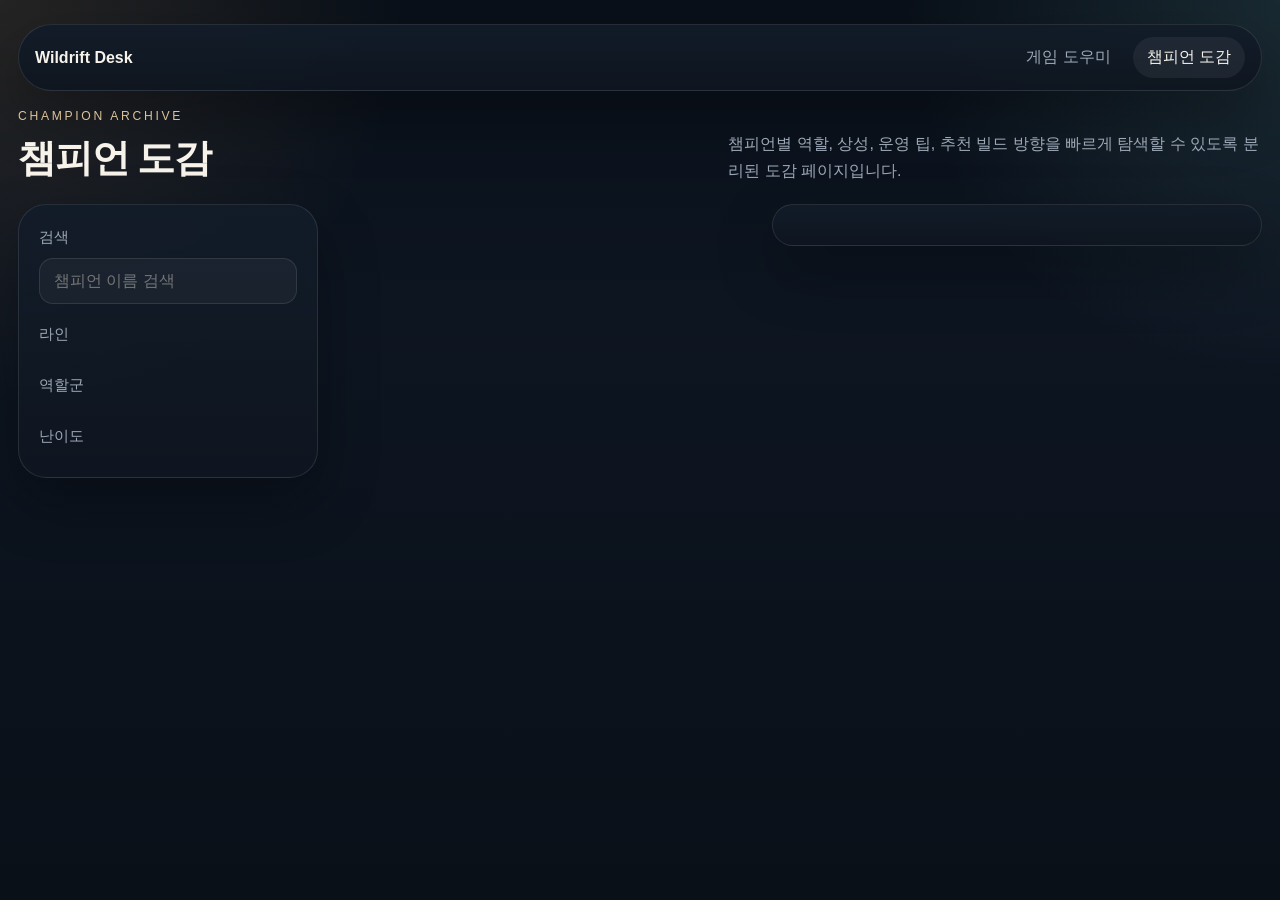
==== champions.html @ 7f9eb795 "수정 완료" ====
<!DOCTYPE html>
<html lang="ko">
<head>
  <meta charset="UTF-8">
  <meta name="viewport" content="width=device-width, initial-scale=1.0">
  <title>챔피언 도감 | Wildrift Desk</title>
  <link rel="stylesheet" href="./styles.css">
</head>
<body class="app-body">
  <div class="app-shell">
    <header class="page-topbar">
      <a class="brand-mark" href="./index.html">Wildrift Desk</a>
      <nav class="page-nav">
        <a href="./game-assistant.html">게임 도우미</a>
        <a class="is-active" href="./champions.html">챔피언 도감</a>
      </nav>
    </header>

    <main class="champions-page">
      <section class="section-heading">
        <div>
          <p class="eyebrow">CHAMPION ARCHIVE</p>
          <h1>챔피언 도감</h1>
        </div>
        <p class="section-note">
          챔피언별 역할, 상성, 운영 팁, 추천 빌드 방향을 빠르게 탐색할 수 있도록 분리된 도감 페이지입니다.
        </p>
      </section>

      <div class="champions-layout">
        <aside class="filter-sidebar">
          <label class="field-block">
            <span>검색</span>
            <input id="champion-search" class="search-input" type="search" placeholder="챔피언 이름 검색">
          </label>
          <div class="field-block">
            <span>라인</span>
            <div id="champion-lane-filters" class="lane-chip-row"></div>
          </div>
          <div class="field-block">
            <span>역할군</span>
            <div id="champion-role-filters" class="lane-chip-row"></div>
          </div>
          <div class="field-block">
            <span>난이도</span>
            <div id="champion-difficulty-filters" class="lane-chip-row"></div>
          </div>
        </aside>

        <section class="champions-content">
          <div id="champion-grid" class="champion-grid"></div>
          <div id="champion-detail" class="champion-detail"></div>
        </section>
      </div>
    </main>
  </div>

  <script src="./data.js"></script>
  <script src="./champions.js"></script>
</body>
</html>
---- styles.css ----
:root {
  --bg: #0a0f16;
  --bg-soft: #111926;
  --panel: #121c29;
  --panel-2: #172333;
  --panel-3: rgba(255, 255, 255, 0.04);
  --line: rgba(255, 255, 255, 0.1);
  --text: #f7f3eb;
  --muted: #9da8b7;
  --accent: #f2b56f;
  --accent-2: #7dc5c9;
  --success: #95d59b;
  --danger: #ff8f86;
  --shadow: 0 24px 60px rgba(0, 0, 0, 0.3);
  --radius-xl: 28px;
  --radius-lg: 20px;
  --radius-md: 14px;
  --radius-sm: 10px;
}

* {
  box-sizing: border-box;
}

html {
  scroll-behavior: smooth;
}

body {
  margin: 0;
  min-height: 100vh;
  color: var(--text);
  font-family: "Segoe UI Variable Text", "Malgun Gothic", sans-serif;
  background:
    radial-gradient(circle at top left, rgba(242, 181, 111, 0.15), transparent 26%),
    radial-gradient(circle at top right, rgba(125, 197, 201, 0.16), transparent 22%),
    linear-gradient(180deg, #091019, #0d1521 32%, #0a1018 100%);
}

a {
  color: inherit;
}

img {
  display: block;
  max-width: 100%;
}

button,
input,
select {
  font: inherit;
}

.landing-body,
.app-body {
  background:
    radial-gradient(circle at top left, rgba(242, 181, 111, 0.12), transparent 26%),
    radial-gradient(circle at top right, rgba(125, 197, 201, 0.14), transparent 24%),
    linear-gradient(180deg, #091019, #0d1521 35%, #0a1018 100%);
}

.landing-shell,
.app-shell {
  width: min(1480px, calc(100vw - 36px));
  margin: 0 auto;
  padding: 24px 0 40px;
}

.eyebrow,
.panel-kicker {
  margin: 0 0 10px;
  font-size: 0.76rem;
  letter-spacing: 0.22em;
  text-transform: uppercase;
  color: #dcc39d;
}

.button,
.ghost-button,
.lane-chip,
.item-chip,
.slot-button,
.champion-tile,
.recommend-card {
  transition: transform 160ms ease, border-color 160ms ease, background 160ms ease;
}

.button {
  display: inline-flex;
  align-items: center;
  justify-content: center;
  min-height: 48px;
  padding: 0 18px;
  border-radius: 999px;
  text-decoration: none;
  font-weight: 700;
}

.button.primary {
  background: linear-gradient(135deg, #f2b56f, #f4d6a2);
  color: #25160a;
}

.button.secondary,
.ghost-button,
.lane-chip,
.item-chip {
  border: 1px solid var(--line);
  background: rgba(255, 255, 255, 0.04);
  color: var(--text);
}

.button:hover,
.ghost-button:hover,
.lane-chip:hover,
.item-chip:hover,
.slot-button:hover,
.champion-tile:hover,
.recommend-card:hover {
  transform: translateY(-2px);
  border-color: rgba(255, 255, 255, 0.22);
}

.landing-hero {
  display: grid;
  grid-template-columns: minmax(0, 1.05fr) minmax(360px, 0.95fr);
  gap: 22px;
  min-height: calc(100vh - 88px);
  align-items: stretch;
}

.landing-copy,
.preview-card,
.page-topbar,
.draft-column,
.picker-panel-real,
.analysis-card,
.team-panel,
.filter-sidebar,
.champion-detail {
  border: 1px solid var(--line);
  background: linear-gradient(180deg, rgba(18, 28, 41, 0.95), rgba(15, 22, 32, 0.96));
  box-shadow: var(--shadow);
}

.landing-copy {
  border-radius: var(--radius-xl);
  padding: 44px;
  display: flex;
  flex-direction: column;
  justify-content: center;
}

.landing-copy h1,
.section-heading h1,
.preview-card h2,
.board-head h2 {
  margin: 0;
  font-family: Georgia, "Times New Roman", serif;
  letter-spacing: -0.03em;
}

.landing-copy h1 {
  max-width: 12ch;
  font-size: clamp(2.8rem, 5vw, 5.2rem);
  line-height: 0.95;
}

.hero-lead,
.section-note,
.preview-card p,
.context-text,
.subtle-copy,
.stack-row p,
.profile-block p,
.filter-sidebar span,
.champion-meta-line {
  color: var(--muted);
  line-height: 1.7;
}

.landing-actions {
  display: flex;
  flex-wrap: wrap;
  gap: 12px;
  margin-top: 28px;
}

.landing-preview {
  display: grid;
  gap: 18px;
}

.preview-card {
  border-radius: var(--radius-lg);
  padding: 24px;
}

.feature-list {
  margin: 14px 0 0;
  padding-left: 18px;
  color: var(--muted);
}

.feature-list li + li {
  margin-top: 6px;
}

.page-topbar {
  border-radius: 999px;
  padding: 12px 16px;
  display: flex;
  justify-content: space-between;
  align-items: center;
  margin-bottom: 18px;
}

.brand-mark {
  font-weight: 700;
  text-decoration: none;
}

.page-nav {
  display: flex;
  gap: 8px;
}

.page-nav a {
  text-decoration: none;
  padding: 10px 14px;
  border-radius: 999px;
  color: var(--muted);
}

.page-nav a.is-active,
.page-nav a:hover {
  background: rgba(255, 255, 255, 0.06);
  color: var(--text);
}

.assistant-layout,
.champions-page {
  display: grid;
  gap: 20px;
}

.assistant-stage,
.champions-layout {
  display: grid;
  gap: 18px;
}

.section-heading {
  display: flex;
  justify-content: space-between;
  gap: 16px;
  align-items: end;
}

.section-heading h1 {
  font-size: clamp(2.1rem, 3vw, 3.4rem);
}

.section-note {
  max-width: 60ch;
  margin: 0;
}

.draft-layout,
.draft-bottom,
.draft-status-grid,
.live-layout,
.champions-layout {
  display: grid;
  gap: 18px;
}

.draft-layout {
  grid-template-columns: 320px minmax(0, 1.1fr) 320px;
}

.draft-bottom {
  grid-template-columns: minmax(320px, 0.78fr) minmax(0, 1.22fr);
}

.draft-status-grid {
  grid-template-columns: repeat(3, minmax(0, 1fr));
}

.live-layout {
  grid-template-columns: 320px minmax(0, 1.16fr) 320px;
}

.champions-layout {
  grid-template-columns: 300px minmax(0, 1fr);
}

.draft-column,
.picker-panel-real,
.analysis-card,
.team-panel,
.filter-sidebar,
.champion-detail {
  border-radius: var(--radius-xl);
  padding: 20px;
}

.board-head {
  display: flex;
  justify-content: space-between;
  align-items: start;
  gap: 12px;
  margin-bottom: 14px;
}

.board-head h2,
.analysis-card h3,
.champion-detail h2,
.champion-detail h3 {
  font-size: 1.28rem;
}

.ghost-button,
.lane-chip,
.item-chip {
  min-height: 40px;
  padding: 0 14px;
  border-radius: 999px;
  cursor: pointer;
}

.field-block {
  display: grid;
  gap: 8px;
}

.field-block span {
  font-size: 0.92rem;
}

.search-input,
.live-selector select,
.lane-select {
  width: 100%;
  min-height: 46px;
  border-radius: 14px;
  border: 1px solid var(--line);
  background: rgba(255, 255, 255, 0.04);
  color: var(--text);
  padding: 0 14px;
}

select option {
  color: #111;
}

.picker-controls,
.lane-chip-row,
.slot-meta-top,
.item-chip-row,
.pill-row,
.landing-actions {
  display: flex;
  flex-wrap: wrap;
  gap: 10px;
}

.draft-picker-grid,
.recommend-grid,
.item-suggestion-grid,
.champion-grid {
  display: grid;
  gap: 12px;
}

.draft-picker-grid {
  grid-template-columns: repeat(auto-fill, minmax(120px, 1fr));
  max-height: 620px;
  overflow: auto;
  padding-right: 4px;
}

.ally-board,
.enemy-board,
.live-team-grid,
.stack-list {
  display: grid;
  gap: 12px;
}

.ally-slot,
.enemy-slot,
.live-card {
  border: 1px solid var(--line);
  border-radius: var(--radius-md);
  background: var(--panel-3);
  padding: 12px;
}

.ally-slot {
  display: grid;
  gap: 10px;
}

.slot-button,
.champion-tile,
.recommend-card {
  width: 100%;
  border: 1px solid var(--line);
  background: rgba(255, 255, 255, 0.03);
  color: inherit;
  border-radius: var(--radius-md);
  cursor: pointer;
}

.slot-button {
  display: flex;
  align-items: center;
  gap: 12px;
  padding: 10px 12px;
  min-height: 78px;
  text-align: left;
}

.slot-button.active {
  border-color: rgba(242, 181, 111, 0.6);
  box-shadow: 0 0 0 1px rgba(242, 181, 111, 0.3) inset;
}

.slot-avatar,
.tile-avatar,
.recommend-image,
.profile-header img {
  border-radius: 12px;
  object-fit: cover;
}

.slot-avatar {
  width: 56px;
  height: 56px;
  background: linear-gradient(135deg, rgba(242, 181, 111, 0.25), rgba(125, 197, 201, 0.25));
}

.slot-title {
  display: block;
  font-weight: 700;
}

.slot-subtitle {
  display: block;
  color: var(--muted);
  font-size: 0.9rem;
  margin-top: 4px;
}

.champion-tile {
  padding: 0;
  overflow: hidden;
}

.tile-avatar {
  width: 100%;
  aspect-ratio: 1 / 1;
}

.tile-copy {
  padding: 10px;
}

.tile-copy strong,
.recommend-card strong {
  display: block;
}

.meta-pill {
  display: inline-flex;
  align-items: center;
  min-height: 28px;
  padding: 0 10px;
  border-radius: 999px;
  background: rgba(255, 255, 255, 0.06);
  border: 1px solid var(--line);
  font-size: 0.82rem;
  color: var(--muted);
}

.lane-chip.active,
.item-chip.active {
  background: rgba(242, 181, 111, 0.13);
  border-color: rgba(242, 181, 111, 0.4);
  color: #f4d6a2;
}

.recommend-grid {
  grid-template-columns: repeat(auto-fit, minmax(260px, 1fr));
}

.recommend-card {
  overflow: hidden;
}

.recommend-image {
  width: 100%;
  aspect-ratio: 16 / 10;
}

.recommend-copy {
  padding: 14px;
  display: grid;
  gap: 10px;
}

.recommend-head {
  display: flex;
  justify-content: space-between;
  align-items: start;
  gap: 10px;
}

.score-badge {
  min-width: 56px;
  min-height: 34px;
  padding: 0 12px;
  border-radius: 999px;
  display: inline-flex;
  align-items: center;
  justify-content: center;
  background: rgba(242, 181, 111, 0.14);
  color: #f5d59f;
  font-weight: 700;
}

.stack-row {
  border: 1px solid var(--line);
  border-radius: var(--radius-md);
  background: rgba(255, 255, 255, 0.03);
  padding: 14px;
}

.stack-row strong {
  display: block;
  margin-bottom: 6px;
}

.ready-banner {
  padding: 14px 18px;
  border-radius: var(--radius-md);
  border: 1px solid rgba(149, 213, 155, 0.25);
  background: rgba(149, 213, 155, 0.1);
  color: #d9f2dc;
  font-weight: 600;
}

.ready-banner-wrap {
  display: flex;
  flex-wrap: wrap;
  gap: 12px;
  align-items: center;
}

.hidden {
  display: none !important;
}

.live-center {
  display: grid;
  gap: 18px;
}

.live-summary-grid {
  display: grid;
  grid-template-columns: repeat(3, minmax(0, 1fr));
  gap: 18px;
}

.live-card {
  display: grid;
  gap: 10px;
}

.live-card-head {
  display: flex;
  gap: 12px;
}

.live-card-head img {
  width: 52px;
  height: 52px;
  border-radius: 12px;
}

.item-chip-row {
  margin-top: 8px;
}

.item-chip {
  min-height: 34px;
  padding: 0 12px;
  font-size: 0.84rem;
}

.profile-panel {
  display: grid;
  gap: 16px;
}

.profile-header {
  display: grid;
  grid-template-columns: 112px minmax(0, 1fr);
  gap: 16px;
  align-items: center;
}

.profile-header img {
  width: 112px;
  height: 112px;
}

.profile-columns {
  display: grid;
  grid-template-columns: repeat(2, minmax(0, 1fr));
  gap: 14px;
}

.profile-block {
  border: 1px solid var(--line);
  border-radius: var(--radius-md);
  background: rgba(255, 255, 255, 0.03);
  padding: 14px;
}

.profile-block h4 {
  margin: 0 0 8px;
}

.profile-block ul {
  margin: 0;
  padding-left: 18px;
  color: var(--muted);
}

.profile-block li + li {
  margin-top: 6px;
}

.champions-content {
  display: grid;
  grid-template-columns: minmax(0, 0.92fr) minmax(380px, 1.08fr);
  gap: 18px;
}

.filter-sidebar {
  align-self: start;
  display: grid;
  gap: 18px;
}

.champion-grid {
  grid-template-columns: repeat(auto-fill, minmax(190px, 1fr));
  align-self: start;
}

.champion-card {
  border: 1px solid var(--line);
  background: rgba(255, 255, 255, 0.03);
  border-radius: var(--radius-md);
  overflow: hidden;
  cursor: pointer;
}

.champion-card.active {
  border-color: rgba(242, 181, 111, 0.5);
  box-shadow: 0 0 0 1px rgba(242, 181, 111, 0.24) inset;
}

.champion-card img {
  width: 100%;
  aspect-ratio: 1 / 1;
  object-fit: cover;
}

.champion-card-copy {
  padding: 12px;
  display: grid;
  gap: 8px;
}

.champion-detail {
  align-self: start;
  display: grid;
  gap: 18px;
}

.champion-detail-header {
  display: grid;
  grid-template-columns: 132px minmax(0, 1fr);
  gap: 16px;
  align-items: center;
}

.champion-detail-header img {
  width: 132px;
  height: 132px;
  border-radius: 16px;
  object-fit: cover;
}

.detail-grid {
  display: grid;
  grid-template-columns: repeat(2, minmax(0, 1fr));
  gap: 14px;
}

@media (max-width: 1240px) {
  .landing-hero,
  .draft-layout,
  .draft-bottom,
  .draft-status-grid,
  .live-layout,
  .champions-layout,
  .champions-content,
  .live-summary-grid {
    grid-template-columns: 1fr;
  }
}

@media (max-width: 760px) {
  .landing-shell,
  .app-shell {
    width: min(100vw - 20px, 1480px);
  }

  .landing-copy,
  .draft-column,
  .picker-panel-real,
  .analysis-card,
  .team-panel,
  .filter-sidebar,
  .champion-detail {
    padding: 16px;
  }

  .landing-copy h1,
  .section-heading h1 {
    max-width: none;
  }

  .section-heading,
  .page-topbar,
  .board-head,
  .profile-header,
  .champion-detail-header,
  .profile-columns,
  .detail-grid {
    grid-template-columns: 1fr;
    display: grid;
  }
}
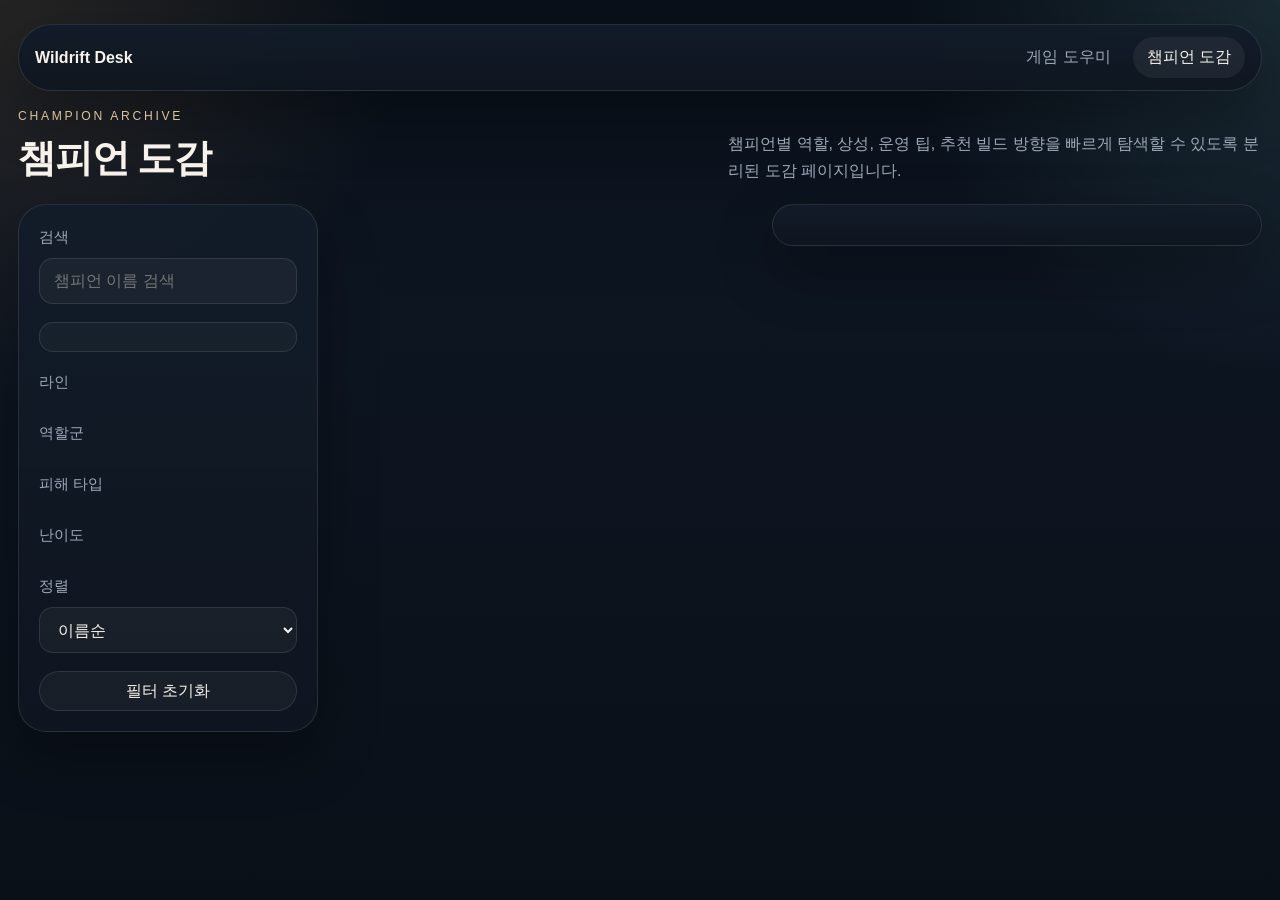
==== commit ff104635: "hi" ====
--- a/champions.html
+++ b/champions.html
@@ -33,6 +33,7 @@
             <span>검색</span>
             <input id="champion-search" class="search-input" type="search" placeholder="챔피언 이름 검색">
           </label>
+          <div id="champion-results-meta" class="filter-summary"></div>
           <div class="field-block">
             <span>라인</span>
             <div id="champion-lane-filters" class="lane-chip-row"></div>
@@ -42,9 +43,23 @@
             <div id="champion-role-filters" class="lane-chip-row"></div>
           </div>
           <div class="field-block">
+            <span>피해 타입</span>
+            <div id="champion-damage-filters" class="lane-chip-row"></div>
+          </div>
+          <div class="field-block">
             <span>난이도</span>
             <div id="champion-difficulty-filters" class="lane-chip-row"></div>
           </div>
+          <label class="field-block">
+            <span>정렬</span>
+            <select id="champion-sort" class="search-input">
+              <option value="name">이름순</option>
+              <option value="difficulty">쉬운 순</option>
+              <option value="versatile">다재다능 순</option>
+              <option value="late">후반 가치 높은 순</option>
+            </select>
+          </label>
+          <button type="button" id="champion-reset-filters" class="ghost-button">필터 초기화</button>
         </aside>
 
         <section class="champions-content">
--- a/styles.css
+++ b/styles.css
@@ -192,6 +192,38 @@
   gap: 18px;
 }
 
+.landing-metrics {
+  display: grid;
+  grid-template-columns: repeat(3, minmax(0, 1fr));
+  gap: 12px;
+  margin-top: 24px;
+}
+
+.metric-card {
+  border: 1px solid var(--line);
+  border-radius: var(--radius-md);
+  background: rgba(255, 255, 255, 0.04);
+  padding: 14px;
+  display: grid;
+  gap: 4px;
+}
+
+.metric-card strong {
+  font-size: 1.2rem;
+}
+
+.metric-card span {
+  color: var(--muted);
+  font-size: 0.9rem;
+}
+
+.landing-detail-grid {
+  display: grid;
+  grid-template-columns: repeat(3, minmax(0, 1fr));
+  gap: 18px;
+  margin-top: 20px;
+}
+
 .preview-card {
   border-radius: var(--radius-lg);
   padding: 24px;
@@ -270,6 +302,7 @@
 .draft-layout,
 .draft-bottom,
 .draft-status-grid,
+.priority-strip,
 .live-layout,
 .champions-layout {
   display: grid;
@@ -285,7 +318,12 @@
 }
 
 .draft-status-grid {
-  grid-template-columns: repeat(3, minmax(0, 1fr));
+  grid-template-columns: repeat(auto-fit, minmax(220px, 1fr));
+}
+
+.priority-strip {
+  grid-template-columns: repeat(auto-fit, minmax(180px, max-content));
+  gap: 10px;
 }
 
 .live-layout {
@@ -498,6 +536,13 @@
 
 .recommend-card {
   overflow: hidden;
+  text-align: left;
+  padding: 0;
+}
+
+.recommend-card:disabled {
+  cursor: default;
+  opacity: 0.84;
 }
 
 .recommend-image {
@@ -559,6 +604,36 @@
   align-items: center;
 }
 
+.priority-chip {
+  display: inline-flex;
+  align-items: center;
+  min-height: 40px;
+  padding: 0 14px;
+  border-radius: 999px;
+  border: 1px solid var(--line);
+  background: rgba(255, 255, 255, 0.05);
+  color: var(--text);
+  font-weight: 600;
+}
+
+.priority-chip.info {
+  border-color: rgba(125, 197, 201, 0.34);
+  background: rgba(125, 197, 201, 0.12);
+  color: #d6f4f6;
+}
+
+.priority-chip.danger {
+  border-color: rgba(255, 143, 134, 0.34);
+  background: rgba(255, 143, 134, 0.12);
+  color: #ffd7d3;
+}
+
+.priority-chip.neutral {
+  border-color: rgba(242, 181, 111, 0.28);
+  background: rgba(242, 181, 111, 0.12);
+  color: #f7dfb8;
+}
+
 .hidden {
   display: none !important;
 }
@@ -568,9 +643,33 @@
   gap: 18px;
 }
 
+.live-overview-grid {
+  display: grid;
+  grid-template-columns: repeat(auto-fit, minmax(220px, 1fr));
+  gap: 12px;
+}
+
+.overview-card {
+  border: 1px solid var(--line);
+  border-radius: var(--radius-md);
+  background: rgba(255, 255, 255, 0.04);
+  padding: 14px;
+  display: grid;
+  gap: 6px;
+}
+
+.overview-card strong {
+  font-size: 1rem;
+}
+
+.overview-card p {
+  margin: 0;
+  color: var(--muted);
+}
+
 .live-summary-grid {
   display: grid;
-  grid-template-columns: repeat(3, minmax(0, 1fr));
+  grid-template-columns: repeat(2, minmax(0, 1fr));
   gap: 18px;
 }
 
@@ -600,6 +699,16 @@
   font-size: 0.84rem;
 }
 
+.inline-action {
+  margin-top: 8px;
+  justify-self: start;
+}
+
+.action-card {
+  display: grid;
+  gap: 6px;
+}
+
 .profile-panel {
   display: grid;
   gap: 16px;
@@ -632,6 +741,11 @@
 
 .profile-block h4 {
   margin: 0 0 8px;
+}
+
+.profile-block p + p,
+.stack-row p + p {
+  margin-top: 8px;
 }
 
 .profile-block ul {
@@ -640,6 +754,10 @@
   color: var(--muted);
 }
 
+.profile-block li strong {
+  color: var(--text);
+}
+
 .profile-block li + li {
   margin-top: 6px;
 }
@@ -654,6 +772,28 @@
   align-self: start;
   display: grid;
   gap: 18px;
+  position: sticky;
+  top: 20px;
+}
+
+.filter-summary,
+.empty-state {
+  border: 1px solid var(--line);
+  border-radius: var(--radius-md);
+  background: rgba(255, 255, 255, 0.03);
+  padding: 14px;
+}
+
+.filter-summary strong,
+.empty-state strong {
+  display: block;
+  margin-bottom: 6px;
+}
+
+.filter-summary p,
+.empty-state p {
+  margin: 0;
+  color: var(--muted);
 }
 
 .champion-grid {
@@ -667,6 +807,8 @@
   border-radius: var(--radius-md);
   overflow: hidden;
   cursor: pointer;
+  text-align: left;
+  width: 100%;
 }
 
 .champion-card.active {
@@ -714,9 +856,11 @@
 
 @media (max-width: 1240px) {
   .landing-hero,
+  .landing-detail-grid,
   .draft-layout,
   .draft-bottom,
   .draft-status-grid,
+  .live-overview-grid,
   .live-layout,
   .champions-layout,
   .champions-content,
@@ -744,6 +888,10 @@
   .landing-copy h1,
   .section-heading h1 {
     max-width: none;
+  }
+
+  .landing-metrics {
+    grid-template-columns: 1fr;
   }
 
   .section-heading,
@@ -756,4 +904,8 @@
     grid-template-columns: 1fr;
     display: grid;
   }
-}
+
+  .filter-sidebar {
+    position: static;
+  }
+}
